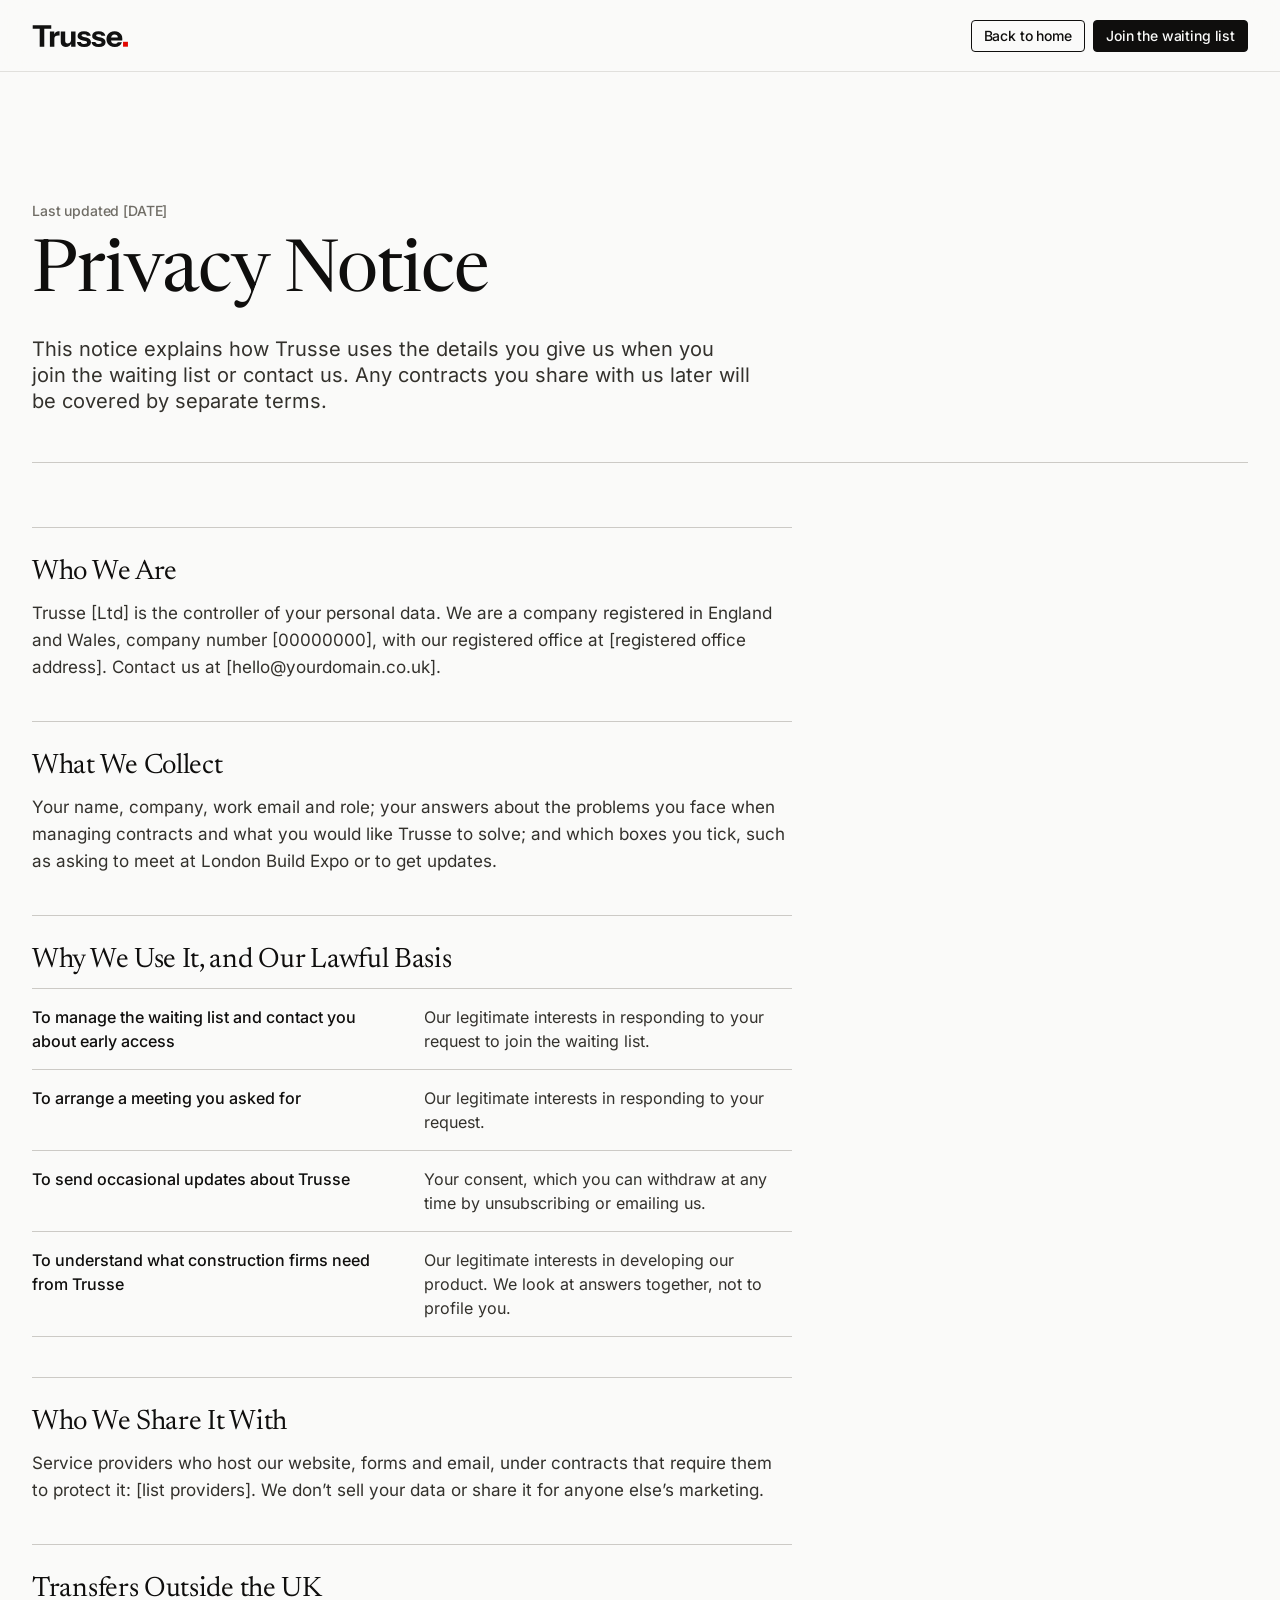
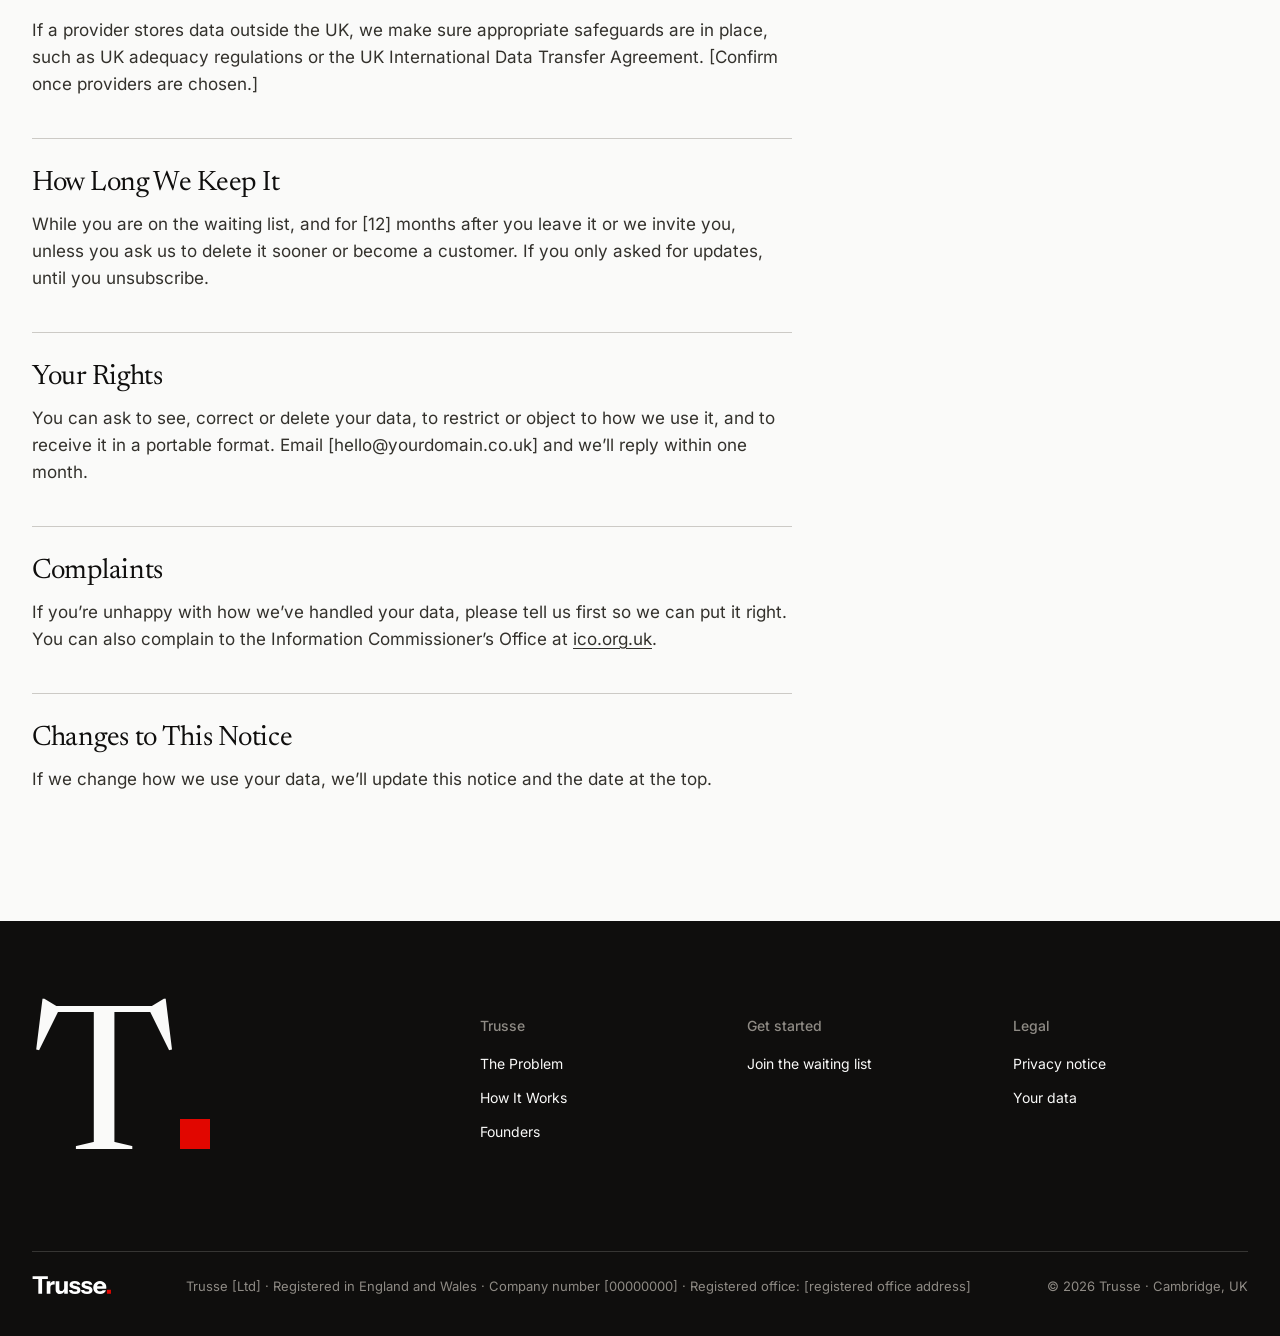
==== privacy/index.html @ 77b08ef1 "Publish Trusse website on GitHub Pages Co-Authored-By: Claude Opus 5.5 <noreply@anthropic.com>" ====
<!doctype html>
<html lang="en-GB">
<head>
<meta charset="utf-8">
<meta name="viewport" content="width=device-width, initial-scale=1">
<title>Privacy Notice · Trusse</title>
<meta name="description" content="How Trusse uses the details you give us when you join the waiting list or contact us.">
<link rel="canonical" href="https://trusseai.com/privacy/">
<meta name="theme-color" content="#1F1D1A">
<link rel="icon" href="../favicon.ico" sizes="32x32">
<link rel="icon" href="../favicon.svg" type="image/svg+xml">
<link rel="apple-touch-icon" href="../apple-touch-icon.png">
<meta property="og:type" content="website">
<meta property="og:site_name" content="Trusse">
<meta property="og:title" content="Privacy Notice · Trusse">
<meta property="og:description" content="How Trusse uses the details you give us when you join the waiting list or contact us.">
<meta property="og:image" content="https://trusseai.com/og-image.png">
<link rel="preload" href="../assets/fonts/newsreader-latin-opsz.woff2" as="font" type="font/woff2" crossorigin>
<link rel="stylesheet" href="../assets/css/site.css?v=1">
</head>
<body class="bar-closed">
<a class="skip" href="#main">Skip to main content</a>
<div class="site-top" id="site-top">
  <header class="nav nav--simple">
    <nav class="wrap nav__inner" aria-label="Main" style="justify-content:space-between">
      <a class="nav__brand" href="../index.html" aria-label="Trusse home">
        <img class="logo-ink" src="../assets/img/logo-ink.svg" alt="Trusse" width="96" height="22">
        <img class="logo-white" src="../assets/img/logo-white.svg" alt="Trusse" width="96" height="22">
      </a>
      <div class="nav__actions">
        <a class="btn btn--sm btn--outline" href="../index.html">Back to home</a>
        <a class="btn btn--sm" href="../index.html#join">Join the waiting list</a>
      </div>
    </nav>
  </header>
</div>
<main id="main" tabindex="-1" class="light">
  <div class="wrap">
    <div class="page-head">
      <p class="t-label">Last updated [DATE]</p>
      <h1 class="t-hero" style="margin-top:16px">Privacy Notice</h1>
      <p class="t-sub" style="margin-top:24px;max-width:720px">This notice explains how Trusse uses the details you give us when you join the waiting list or contact us. Any contracts you share with us later will be covered by separate terms.</p>
    </div>
    <div class="prose">
      <section><h2>Who We Are</h2><p>Trusse [Ltd] is the controller of your personal data. We are a company registered in England and Wales, company number [00000000], with our registered office at [registered office address]. Contact us at [hello@yourdomain.co.uk].</p></section>
      <section><h2>What We Collect</h2><p>Your name, company, work email and role; your answers about the problems you face when managing contracts and what you would like Trusse to solve; and which boxes you tick, such as asking to meet at London Build Expo or to get updates.</p></section>
      <section><h2>Why We Use It, and Our Lawful Basis</h2>
        <dl class="basis">
          <div><dt>To manage the waiting list and contact you about early access</dt><dd>Our legitimate interests in responding to your request to join the waiting list.</dd></div>
          <div><dt>To arrange a meeting you asked for</dt><dd>Our legitimate interests in responding to your request.</dd></div>
          <div><dt>To send occasional updates about Trusse</dt><dd>Your consent, which you can withdraw at any time by unsubscribing or emailing us.</dd></div>
          <div><dt>To understand what construction firms need from Trusse</dt><dd>Our legitimate interests in developing our product. We look at answers together, not to profile you.</dd></div>
        </dl>
      </section>
      <section><h2>Who We Share It With</h2><p>Service providers who host our website, forms and email, under contracts that require them to protect it: [list providers]. We don’t sell your data or share it for anyone else’s marketing.</p></section>
      <section><h2>Transfers Outside the UK</h2><p>If a provider stores data outside the UK, we make sure appropriate safeguards are in place, such as UK adequacy regulations or the UK International Data Transfer Agreement. [Confirm once providers are chosen.]</p></section>
      <section><h2>How Long We Keep It</h2><p>While you are on the waiting list, and for [12] months after you leave it or we invite you, unless you ask us to delete it sooner or become a customer. If you only asked for updates, until you unsubscribe.</p></section>
      <section><h2>Your Rights</h2><p>You can ask to see, correct or delete your data, to restrict or object to how we use it, and to receive it in a portable format. Email [hello@yourdomain.co.uk] and we’ll reply within one month.</p></section>
      <section><h2>Complaints</h2><p>If you’re unhappy with how we’ve handled your data, please tell us first so we can put it right. You can also complain to the Information Commissioner’s Office at <a href="https://ico.org.uk">ico.org.uk</a>.</p></section>
      <section><h2>Changes to This Notice</h2><p>If we change how we use your data, we’ll update this notice and the date at the top.</p></section>
    </div>
  </div>
</main>

<footer class="footer dark" data-theme="dark">
  <div class="wrap">
    <div class="footer__main" style="padding-top:96px">
      <div class="monogram" aria-hidden="true">T<i></i></div>
      <div class="footer__cols">
        <div><h2>Trusse</h2><ul><li><a href="../index.html#problem">The Problem</a></li><li><a href="../index.html#product">How It Works</a></li><li><a href="../index.html#founders">Founders</a></li></ul></div>
        <div><h2>Get started</h2><ul><li><a href="../index.html#join">Join the waiting list</a></li></ul></div>
        <div><h2>Legal</h2><ul><li><a href="../privacy/index.html">Privacy notice</a></li><li><a href="../index.html#data">Your data</a></li></ul></div>
      </div>
    </div>
    <div class="footer__legal">
      <img src="../assets/img/logo-white.svg" alt="Trusse" width="79" height="18">
      <span>Trusse [Ltd] · Registered in England and Wales · Company number [00000000] · Registered office: [registered office address]</span>
      <span>© 2026 Trusse · Cambridge, UK</span>
    </div>
  </div>
</footer>
<script src="../assets/js/site.js?v=1" defer></script>
</body>
</html>
---- assets/css/site.css ----
/* Trusse — editorial site. Fonts are self-hosted (SIL Open Font License, see assets/fonts/licences). */
@font-face{font-family:'Newsreader';font-style:normal;font-display:swap;font-weight:200 800;src:url(../fonts/newsreader-latin-opsz.woff2) format('woff2');unicode-range:U+0000-00FF,U+0131,U+0152-0153,U+02BB-02BC,U+02C6,U+02DA,U+02DC,U+0304,U+0308,U+0329,U+2000-206F,U+20AC,U+2122,U+2191,U+2193,U+2212,U+2215,U+FEFF,U+FFFD}
@font-face{font-family:'Inter';font-style:normal;font-display:swap;font-weight:100 900;src:url(../fonts/inter-latin-wght.woff2) format('woff2');unicode-range:U+0000-00FF,U+0131,U+0152-0153,U+02BB-02BC,U+02C6,U+02DA,U+02DC,U+0304,U+0308,U+0329,U+2000-206F,U+20AC,U+2122,U+2191,U+2193,U+2212,U+2215,U+FEFF,U+FFFD}

:root{
  --page:#FAFAF9; --soft:#F2F1F0; --ink:#0F0E0D; --charcoal:#1F1D1A; --body:#33312C;
  --mid:#706D66; --muted:#8F8B85; --hair:#CCCAC6; --hair-dark:rgba(250,250,249,.16); --red:#E10600;
  --serif:'Newsreader',Georgia,'Times New Roman',serif; --sans:'Inter',system-ui,-apple-system,'Segoe UI',Arial,sans-serif;
  --gutter:32px; --max:1728px; --bar-h:34px; --nav-h:72px; --top-h:calc(var(--bar-h) + var(--nav-h));
  --ease:cubic-bezier(.2,.7,.2,1);
}
*,*::before,*::after{box-sizing:border-box}
html{-webkit-text-size-adjust:100%;text-size-adjust:100%;scroll-behavior:smooth;scroll-padding-top:calc(var(--top-h) + 24px)}
body{margin:0;background:var(--page);color:var(--ink);font-family:var(--sans);font-size:16px;line-height:24px;-webkit-font-smoothing:antialiased;-moz-osx-font-smoothing:grayscale;padding-top:var(--top-h)}
body.bar-closed{--bar-h:0px}
img,svg{display:block;max-width:100%}
[hidden]{display:none !important}
a{color:inherit}
h1,h2,h3,p,ol,ul,dl,dd,figure{margin:0}
ol,ul{padding:0;list-style:none}
button,input,select,textarea{font:inherit;color:inherit}
:focus-visible{outline:2px solid var(--red);outline-offset:3px;border-radius:2px}
.vh{position:absolute !important;width:1px;height:1px;margin:-1px;padding:0;border:0;overflow:hidden;clip:rect(0 0 0 0);clip-path:inset(50%);white-space:nowrap}
.skip{position:absolute;left:16px;top:-100px;z-index:200;background:var(--ink);color:var(--page);padding:10px 16px;border-radius:4px;font-weight:500;font-size:14px;text-decoration:none}
.skip:focus{top:12px}
.wrap{max-width:var(--max);margin:0 auto;padding:0 var(--gutter)}

/* Type */
.serif{font-family:var(--serif);font-weight:400;font-optical-sizing:auto}
.t-hero{font-family:var(--serif);font-weight:400;font-size:72px;line-height:76px;letter-spacing:-.9px}
.t-xl{font-family:var(--serif);font-weight:400;font-size:48px;line-height:50px;letter-spacing:-.48px}
.t-lg-serif{font-family:var(--serif);font-weight:400;font-size:32px;line-height:35px;letter-spacing:-.32px}
.t-lg-sans{font-family:var(--sans);font-weight:500;font-size:32px;line-height:35px;letter-spacing:-.32px}
.t-cta{font-family:var(--serif);font-weight:400;font-size:24px;line-height:25px;letter-spacing:-.24px}
.t-sub{font-size:20px;line-height:26px;color:var(--body)}
.t-label{font-size:14px;line-height:18px;font-weight:500;letter-spacing:-.14px;color:var(--mid)}
.t-body{font-size:16px;line-height:24px;color:var(--body)}
.dark .t-sub{color:var(--page)}
.dark .t-body{color:var(--hair)}
.dark .t-label{color:var(--muted)}
.badge{display:inline-flex;align-items:center;height:16px;padding:0 5px;border-radius:2px;background:var(--red);color:#fff;font-size:10px;line-height:1;font-weight:500;letter-spacing:.02em;text-transform:uppercase}

/* Buttons and links */
.btn{display:inline-flex;align-items:center;justify-content:center;gap:8px;height:48px;padding:0 20px;border-radius:4px;border:1px solid var(--ink);background:var(--ink);color:var(--page);font-size:16px;line-height:1;font-weight:500;letter-spacing:-.16px;text-decoration:none;cursor:pointer;transition:background-color .2s ease,color .2s ease,border-color .2s ease;white-space:nowrap}
.btn:hover{background:var(--charcoal);border-color:var(--charcoal)}
.btn--sm{height:32px;padding:0 12px;font-size:14px;letter-spacing:-.14px}
.btn--outline{background:transparent;color:var(--ink)}
.btn--outline:hover{background:var(--soft);border-color:var(--ink)}
.dark .btn{background:var(--page);border-color:var(--page);color:var(--ink)}
.dark .btn:hover{background:var(--hair);border-color:var(--hair)}
.dark .btn--outline{background:transparent;color:var(--page);border-color:var(--page)}
.dark .btn--outline:hover{background:rgba(250,250,249,.1)}
.btn--light{background:var(--page);border-color:var(--page);color:var(--ink)}
.btn--light:hover{background:var(--hair);border-color:var(--hair)}
.link{display:inline-flex;align-items:center;gap:6px;font-size:14px;line-height:18px;font-weight:500;letter-spacing:-.14px;text-decoration:underline;text-underline-offset:4px;text-decoration-thickness:1px}
.link:hover{text-decoration-thickness:2px}
.link--arrow{text-decoration:none}
.link--arrow:hover{text-decoration:underline}

/* Announcement bar + header (fixed, two layers) */
.site-top{position:fixed;top:0;left:0;right:0;z-index:100}
.bar{height:var(--bar-h);overflow:hidden;background:var(--ink);color:var(--page);font-size:13px;line-height:18px}
.bar__inner{position:relative;height:34px;display:flex;align-items:center;justify-content:center;gap:12px;padding:0 56px}
.bar__text{white-space:nowrap;overflow:hidden;text-overflow:ellipsis}
.bar__text--short{display:none}
.bar a{white-space:nowrap}
.bar a{color:var(--page);font-weight:500;text-underline-offset:3px}
.bar__close{position:absolute;right:12px;top:2px;width:30px;height:30px;display:grid;place-items:center;border:0;background:transparent;color:var(--page);cursor:pointer;border-radius:4px}
.bar__close:hover{background:rgba(250,250,249,.12)}
.nav{height:var(--nav-h);background:rgba(250,250,249,.72);-webkit-backdrop-filter:blur(16px);backdrop-filter:blur(16px);border-bottom:1px solid rgba(204,202,198,.55);transition:background-color .35s ease,border-color .35s ease,color .35s ease;color:var(--ink)}
.nav__inner{height:100%;display:flex;align-items:center;gap:40px}
.nav__brand{display:flex;flex:none}
.nav__brand img{height:22px;width:auto}
.nav__brand .logo-white{display:none}
.nav__links{display:flex;align-items:center;gap:28px;margin-right:auto}
.nav__links a{font-size:14px;line-height:18px;font-weight:500;letter-spacing:-.14px;text-decoration:none;padding:8px 0;color:inherit}
.nav__links a:hover{text-decoration:underline;text-underline-offset:6px}
.nav__actions{display:flex;align-items:center;gap:8px}
.nav__menu-btn{display:none;width:40px;height:40px;border:1px solid var(--hair);border-radius:4px;background:transparent;cursor:pointer;place-items:center}
.nav__menu-btn span{display:block;width:16px;height:1.5px;background:currentColor;box-shadow:0 -5px 0 currentColor,0 5px 0 currentColor}
.site-top.is-dark .nav{background:rgba(15,14,13,.78);border-bottom-color:var(--hair-dark);color:var(--page)}
.site-top.is-dark .nav__brand .logo-ink{display:none}
.site-top.is-dark .nav__brand .logo-white{display:block}
.site-top.is-dark .nav .btn{background:var(--page);border-color:var(--page);color:var(--ink)}
.site-top.is-dark .nav__menu-btn{border-color:var(--hair-dark)}

/* Mobile menu (full screen) */
.menu{position:fixed;inset:0;z-index:150;background:var(--ink);color:var(--page);display:flex;flex-direction:column;padding:20px var(--gutter) 32px}
.menu__top{display:flex;align-items:center;justify-content:space-between;height:40px}
.menu__top img{height:22px;width:auto}
.menu__close{width:40px;height:40px;border:1px solid var(--hair-dark);border-radius:4px;background:transparent;color:var(--page);cursor:pointer;display:grid;place-items:center}
.menu__links{margin-top:48px;display:flex;flex-direction:column}
.menu__links a{font-family:var(--serif);font-size:36px;line-height:44px;letter-spacing:-.4px;text-decoration:none;padding:12px 0;border-bottom:1px solid var(--hair-dark)}
.menu .btn{margin-top:auto}
body.menu-open{overflow:hidden}

/* Sections */
.section{padding:128px 0}
.section--tall{padding:160px 0}
.light{background:var(--page);color:var(--ink)}
.soft{background:var(--soft);color:var(--ink)}
.dark{background:var(--ink);color:var(--page)}
.hair{border:0;border-top:1px solid var(--hair);margin:0}
.dark .hair{border-top-color:var(--hair-dark)}

/* Hero */
.hero{padding:96px 0 32px}
.hero__top{display:grid;grid-template-columns:1fr 1fr;gap:64px;align-items:end;margin-bottom:64px}
.hero__title{max-width:6.2em;text-wrap:balance}
.hero__side{display:flex;flex-direction:column;align-items:flex-start;gap:24px;max-width:520px;justify-self:end;padding-bottom:6px}
.media{position:relative;overflow:hidden;border-radius:8px;background:var(--charcoal) center/cover no-repeat;isolation:isolate}
.media--hero{height:740px}
.media__shade{position:absolute;inset:0;background:linear-gradient(180deg,rgba(15,14,13,0) 55%,rgba(15,14,13,.28));pointer-events:none}
.tex-slate{background-image:url(../img/tex/wash-slate.webp)}
.tex-umber{background-image:url(../img/tex/wash-umber.webp)}
.tex-blueprint{background-image:url(../img/tex/blueprint.webp)}
.tex-stone{background-image:url(../img/tex/stone.webp)}
.tex-timber{background-image:url(../img/tex/timber.webp)}
.tex-steel{background-image:url(../img/tex/steel.webp)}
.tex-concrete{background-image:url(../img/tex/concrete.webp)}
.tex-engraving{background-image:url(../img/tex/engraving.webp)}

/* Interface mock-ups (black and white, cropped off the frame) */
.ui{position:absolute;background:#FFFFFF;color:var(--ink);border-radius:8px;box-shadow:0 30px 80px -30px rgba(0,0,0,.55);font-family:var(--sans);font-size:13px;line-height:18px;overflow:hidden}
.ui--hero{left:9%;top:88px;width:1180px;height:800px;transform-origin:top left}
.ui--sc{transform-origin:top left}
.ui__bar{height:40px;display:flex;align-items:center;gap:16px;padding:0 16px;border-bottom:1px solid #CCCAC6;font-size:12px;color:var(--mid)}
.ui__bar img{height:13px;width:auto}
.ui__crumb{color:var(--ink);font-weight:500}
.ui__body{display:grid}
.ui__side{border-right:1px solid #CCCAC6;padding:14px 10px;display:flex;flex-direction:column;gap:2px}
.ui__nav{padding:7px 10px;border-radius:4px;color:var(--body)}
.ui__nav.is-on{background:var(--soft);color:var(--ink);font-weight:500}
.ui__main{padding:22px 24px;display:flex;flex-direction:column;gap:18px;min-width:0}
.ui__h{font-size:18px;line-height:24px;font-weight:600;letter-spacing:-.2px}
.ui__meta{font-size:12px;color:var(--mid)}
.ui__kpis{display:grid;grid-template-columns:repeat(3,1fr);border:1px solid #CCCAC6;border-radius:6px}
.ui__kpi{padding:12px 14px;display:flex;flex-direction:column;gap:2px}
.ui__kpi + .ui__kpi{border-left:1px solid #CCCAC6}
.ui__kpi b{font-family:var(--serif);font-weight:400;font-size:30px;line-height:34px;letter-spacing:-.4px}
.ui__table{border:1px solid #CCCAC6;border-radius:6px;overflow:hidden}
.ui__row{display:grid;grid-template-columns:1.6fr 1.2fr .9fr .9fr;gap:12px;padding:10px 14px;align-items:center}
.ui__row + .ui__row{border-top:1px solid #CCCAC6}
.ui__row--head{font-size:11px;color:var(--mid);letter-spacing:.02em;text-transform:uppercase;background:#FAFAF9}
.tag{display:inline-flex;align-items:center;gap:6px;height:20px;padding:0 8px;border:1px solid #CCCAC6;border-radius:4px;font-size:11px;font-weight:500;white-space:nowrap;width:max-content}
.tag--ink{background:var(--ink);border-color:var(--ink);color:var(--page)}
.dot{width:6px;height:6px;border-radius:50%;background:var(--ink);flex:none}
.dot--red{background:var(--red)}
.ui__panel{border-left:1px solid #CCCAC6;padding:20px;display:flex;flex-direction:column;gap:12px;background:#FAFAF9}
.ui__clause{font-family:var(--serif);font-size:15px;line-height:22px;color:var(--body);padding:12px 14px;border-left:2px solid var(--ink);background:var(--soft);border-radius:0 4px 4px 0}
.ui__line{height:6px;border-radius:3px;background:#F2F1F0}
.ui__chat{display:flex;flex-direction:column;gap:12px}
.ui__q{align-self:flex-end;max-width:80%;background:var(--ink);color:var(--page);padding:10px 14px;border-radius:8px 8px 2px 8px;font-size:14px;line-height:20px}
.ui__a{max-width:88%;background:var(--soft);padding:12px 14px;border-radius:8px 8px 8px 2px;font-size:14px;line-height:21px;color:var(--body)}
.ui__date{display:grid;grid-template-columns:56px 1fr auto;gap:14px;align-items:center;padding:12px 14px}
.ui__date + .ui__date{border-top:1px solid #CCCAC6}
.ui__day{border:1px solid #CCCAC6;border-radius:6px;text-align:center;padding:6px 0;line-height:1}
.ui__day b{display:block;font-family:var(--serif);font-weight:400;font-size:22px}
.ui__day span{display:block;margin-top:3px;font-size:10px;color:var(--mid);letter-spacing:.06em}
.ui__field{border:1px solid #CCCAC6;border-radius:6px;padding:10px 12px;display:flex;flex-direction:column;gap:2px}
.ui__field span{font-size:11px;color:var(--mid)}

/* Problem */
.split-third{display:grid;grid-template-columns:1fr 2fr;gap:64px}
.problem__head{display:flex;flex-direction:column;gap:20px;max-width:520px}
.rows{border-top:1px solid var(--hair)}
.row{display:grid;grid-template-columns:1fr 1fr;gap:32px;align-items:end;padding:28px 0;border-bottom:1px solid var(--hair)}
.row dd{padding-bottom:12px}
.row__num{font-family:var(--serif);font-weight:400;font-size:72px;line-height:76px;letter-spacing:-.9px}
.row__num small{display:block;font-family:var(--sans);font-size:14px;line-height:18px;font-weight:500;letter-spacing:-.14px;color:var(--mid);margin-bottom:6px}
.sources{margin-top:24px;font-size:13px;line-height:20px;color:var(--mid);max-width:900px}

/* Product showcase */
.showcase__title{margin-bottom:64px}
.showcase{display:grid;grid-template-columns:1fr 2fr;column-gap:64px;align-items:start}
.sc-item{display:contents}
.sc-tab-wrap{grid-column:1;position:relative;border-top:1px solid var(--hair)}
.sc-progress{position:absolute;left:0;top:-1px;height:1px;width:0;background:var(--ink)}
.sc-tab{display:flex;align-items:center;justify-content:space-between;gap:16px;width:100%;padding:20px 0;border:0;background:transparent;cursor:pointer;text-align:left;font-family:var(--serif);font-size:28px;line-height:32px;letter-spacing:-.3px;color:var(--mid);transition:color .25s ease}
.sc-tab:hover,.sc-item.is-active .sc-tab{color:var(--ink)}
.sc-tab__num{font-family:var(--sans);font-size:12px;letter-spacing:.04em;color:var(--mid)}
.sc-desc{padding:0 0 24px;max-width:420px}
.sc-item:not(.is-active) .sc-desc{display:none}
.sc-media{grid-column:2;grid-row:1 / span 20;align-self:start;height:640px;opacity:0;visibility:hidden;transition:opacity .5s ease,visibility 0s linear .5s}
.sc-item.is-active .sc-media{opacity:1;visibility:visible;transition:opacity .5s ease}
.sc-controls{grid-column:1;display:flex;align-items:center;gap:12px;border-top:1px solid var(--hair);padding-top:20px}
.sc-pause{display:inline-flex;align-items:center;gap:8px;height:32px;padding:0 12px;border:1px solid var(--hair);border-radius:4px;background:transparent;cursor:pointer;font-size:13px;font-weight:500;color:var(--body)}
.sc-pause:hover{border-color:var(--ink);color:var(--ink)}

/* Trust and founders */
.trust__intro{display:grid;grid-template-columns:1fr 1fr;gap:64px;align-items:end;margin-bottom:64px}
.points{display:grid;grid-template-columns:repeat(3,1fr);gap:32px}
.point{border-top:1px solid var(--hair);padding-top:20px;display:flex;flex-direction:column;gap:10px}
.point h3{font-size:16px;line-height:22px;font-weight:500}
.founders{margin-top:128px;display:grid;grid-template-columns:1fr 2fr;gap:64px}
.founders__list{display:grid;grid-template-columns:1fr 1fr;gap:32px}
.founder{display:flex;flex-direction:column;gap:16px}
.founder__tile{position:relative;aspect-ratio:1/1;border-radius:8px;overflow:hidden;background-size:cover;background-position:center;display:grid;place-items:center}
.founder__tile span{font-family:var(--serif);font-size:96px;line-height:1;letter-spacing:-1.5px;color:var(--page)}
.founder__photo{display:block;width:100%;height:auto;aspect-ratio:1/1;object-fit:cover;border-radius:8px;background:var(--soft)}
.founder h3{font-family:var(--serif);font-weight:400;font-size:24px;line-height:28px;letter-spacing:-.24px}

/* Data (dark) */
.data{display:grid;grid-template-columns:1fr 1fr;gap:64px;align-items:start}
.data__left{display:flex;flex-direction:column;gap:24px;align-items:flex-start;max-width:520px}
.principles{border-top:1px solid var(--hair-dark)}
.principle{display:grid;grid-template-columns:40px 1fr auto;gap:20px;align-items:start;padding:24px 0;border-bottom:1px solid var(--hair-dark)}
.principle h3{font-size:16px;line-height:22px;font-weight:500;margin-bottom:4px}
.principle .link{color:var(--muted)}

/* Closing call to action + form (dark) */
.join{display:grid;grid-template-columns:1fr 1fr;gap:64px;align-items:start}
.join__left{display:flex;flex-direction:column;gap:24px;max-width:520px}
.join__notes{display:flex;flex-direction:column;border-top:1px solid var(--hair-dark)}
.join__notes p{padding:14px 0;border-bottom:1px solid var(--hair-dark);font-size:15px;line-height:22px;color:var(--hair)}
.form{display:flex;flex-direction:column;gap:20px}
.form__grid{display:grid;grid-template-columns:1fr 1fr;gap:20px}
.field{display:flex;flex-direction:column;gap:8px;min-width:0}
.field label,.field .label{font-size:14px;line-height:18px;font-weight:500;color:var(--page)}
.field .hint{font-size:13px;line-height:18px;color:var(--muted)}
.input{width:100%;min-height:48px;padding:12px 14px;border:1px solid rgba(250,250,249,.32);border-radius:4px;background:rgba(250,250,249,.04);color:var(--page);font-size:16px;line-height:22px;transition:border-color .2s ease}
.input:hover{border-color:rgba(250,250,249,.55)}
.input:focus-visible{outline:2px solid var(--red);outline-offset:1px;border-color:var(--page)}
textarea.input{resize:vertical;min-height:96px}
select.input{appearance:none;-webkit-appearance:none;background-image:linear-gradient(45deg,transparent 50%,#CCCAC6 50%),linear-gradient(135deg,#CCCAC6 50%,transparent 50%);background-position:calc(100% - 20px) 21px,calc(100% - 15px) 21px;background-size:5px 5px;background-repeat:no-repeat;padding-right:40px}
select.input option{color:var(--ink);background:#fff}
.input.is-invalid{border:2px solid var(--red)}
.field-error{display:flex;gap:8px;align-items:baseline;font-size:14px;line-height:20px;font-weight:500;color:var(--page)}
.field-error::before{content:"";width:8px;height:8px;background:var(--red);flex:none;align-self:center}
.checks{display:flex;flex-direction:column;gap:12px;padding:16px 0;border-top:1px solid var(--hair-dark);border-bottom:1px solid var(--hair-dark)}
.check{display:flex;gap:12px;align-items:flex-start;font-size:15px;line-height:22px;color:var(--hair);cursor:pointer}
.check input{width:20px;height:20px;margin:1px 0 0;flex:none;accent-color:var(--page)}
.form .btn{align-self:flex-start}
.form__small{font-size:13px;line-height:20px;color:var(--muted)}
.form__small a{color:var(--hair);text-underline-offset:3px}
.summary{border:2px solid var(--red);border-radius:4px;padding:20px;display:flex;flex-direction:column;gap:10px}
.summary h3{font-size:18px;line-height:24px;font-weight:600}
.summary ul{list-style:disc;padding-left:20px;display:flex;flex-direction:column;gap:6px}
.summary a{color:var(--page);font-weight:500;text-underline-offset:3px}
.submit-error{font-size:15px;line-height:22px;font-weight:500;color:var(--page);border-left:3px solid var(--red);padding-left:12px}
.done{display:flex;flex-direction:column;gap:16px;padding:32px 0;border-top:1px solid var(--hair-dark);border-bottom:1px solid var(--hair-dark)}
.done:focus{outline:none}
.done .t-xl:focus{outline:none}
.preview-note{font-size:13px;line-height:20px;color:var(--muted)}

/* Footer */
.footer{padding:0 0 40px}
.footer__cta{display:flex;align-items:center;justify-content:space-between;gap:24px;padding:48px 0;border-bottom:1px solid var(--hair-dark)}
.footer__main{display:grid;grid-template-columns:1fr 2fr;gap:64px;padding:64px 0}
.monogram{font-family:var(--serif);font-size:200px;line-height:.85;letter-spacing:-4px;color:var(--page);white-space:nowrap}
.monogram i{display:inline-block;width:.15em;height:.15em;background:var(--red);margin-left:.04em}
.footer__cols{display:grid;grid-template-columns:repeat(3,1fr);gap:32px}
.footer__cols h2{font-size:14px;line-height:18px;font-weight:500;color:var(--muted);margin-bottom:16px}
.footer__cols li + li{margin-top:10px}
.footer__cols a{font-size:14px;line-height:18px;text-decoration:none;color:var(--page)}
.footer__cols a:hover{text-decoration:underline;text-underline-offset:4px}
.footer__legal{display:flex;flex-wrap:wrap;justify-content:space-between;gap:12px;padding-top:24px;border-top:1px solid var(--hair-dark);font-size:13px;line-height:20px;color:var(--muted)}
.footer__legal img{height:18px;width:auto}

/* Simple pages (privacy, thanks, 404) */
.page-head{padding:96px 0 48px;border-bottom:1px solid var(--hair)}
.prose{max-width:760px;padding:64px 0 128px;display:flex;flex-direction:column;gap:40px}
.prose section{display:flex;flex-direction:column;gap:12px;padding-top:28px;border-top:1px solid var(--hair)}
.prose h2{font-family:var(--serif);font-weight:400;font-size:28px;line-height:32px;letter-spacing:-.3px}
.prose p{font-size:17px;line-height:27px;color:var(--body)}
.prose a{text-underline-offset:3px}
.basis{border-top:1px solid var(--hair)}
.basis div{display:grid;grid-template-columns:1fr 1fr;gap:6px 24px;padding:16px 0;border-bottom:1px solid var(--hair)}
.basis dt{font-size:16px;line-height:24px;font-weight:500}
.basis dd{font-size:16px;line-height:24px;color:var(--body)}

/* Scroll reveal (only applied by site.js, and never with reduced motion) */
.reveal{opacity:0;transform:translateY(16px);transition:opacity .55s ease-out,transform .55s ease-out}
.reveal.is-in{opacity:1;transform:none}

/* Responsive */
@media (max-width:1180px){
  .nav__links{gap:20px}
  .t-hero{font-size:60px;line-height:64px}
  .media--hero{height:600px}
  .sc-media{height:560px}
}
@media (max-width:960px){
  :root{--gutter:20px;--nav-h:64px}
  .nav__links,.nav__actions .btn{display:none}
  .nav__menu-btn{display:grid}
  .nav--simple .nav__actions .btn{display:inline-flex}
  .wrap[data-simple]{grid-template-columns:1fr !important;padding-top:72px !important;padding-bottom:96px !important;gap:32px !important}
  .page-head{padding:64px 0 40px}
  .nav__inner{justify-content:space-between}
  .section{padding:96px 0}
  .section--tall{padding:112px 0}
  .t-hero{font-size:48px;line-height:52px;letter-spacing:-.6px}
  .t-xl{font-size:38px;line-height:42px}
  .t-lg-sans,.t-lg-serif{font-size:28px;line-height:32px}
  .hero{padding:56px 0 24px}
  .hero__top,.split-third,.trust__intro,.founders,.data,.join,.footer__main{grid-template-columns:1fr;gap:32px}
  .hero__side{justify-self:start}
  .media--hero{height:520px}
  .ui--hero{left:24px;top:40px;transform:scale(.72)}
  .ui--sc{left:24px !important;top:32px !important;transform:scale(.68)}
  .row{grid-template-columns:1fr;gap:4px}
  .row dd{padding-bottom:0}
  .row__num{font-size:56px;line-height:60px}
  .points{grid-template-columns:1fr}
  .founders{margin-top:96px}
  .founders__list{grid-template-columns:1fr 1fr;gap:20px}
  .form__grid{grid-template-columns:1fr}
  .footer__cta{flex-direction:column;align-items:flex-start}
  .footer__cols{grid-template-columns:1fr 1fr}
  .monogram{font-size:140px}
  /* Product showcase becomes swipeable cards */
  .showcase{display:flex;gap:16px;overflow-x:auto;scroll-snap-type:x mandatory;scroll-padding:0 var(--gutter);margin:0 calc(-1 * var(--gutter));padding:0 var(--gutter) 8px;scrollbar-width:none}
  .showcase::-webkit-scrollbar{display:none}
  .sc-item{display:flex;flex-direction:column;flex:0 0 86%;scroll-snap-align:start;border-top:1px solid var(--hair)}
  .sc-tab-wrap{border:0 !important}
  .sc-progress,.sc-controls,.sc-tab__num{display:none}
  .sc-tab{color:var(--ink);cursor:default;padding:16px 0 8px;font-size:24px;line-height:28px}
  .sc-desc{display:block !important;padding:0 0 16px}
  .sc-media{opacity:1;visibility:visible;height:420px;order:3;align-self:stretch}
  .showcase__title{margin-bottom:32px}
}
@media (max-width:560px){
  .nav--simple .nav__actions .btn--outline{display:none}
  .founders__list{grid-template-columns:1fr}
  .bar__text{font-size:12px}
  .bar__text--long{display:none}
  .bar__text--short{display:inline}
  .bar__inner{padding:0 44px 0 12px;justify-content:flex-start}
  .media--hero{height:440px}
  .ui--hero{left:18px;top:28px;transform:scale(.56)}
  .ui--sc{transform:scale(.56)}
  .sc-media{height:380px}
}
@media (prefers-reduced-motion:reduce){
  html{scroll-behavior:auto}
  .reveal{opacity:1;transform:none;transition:none}
  .sc-media,.nav,.sc-tab,.btn{transition:none}
}
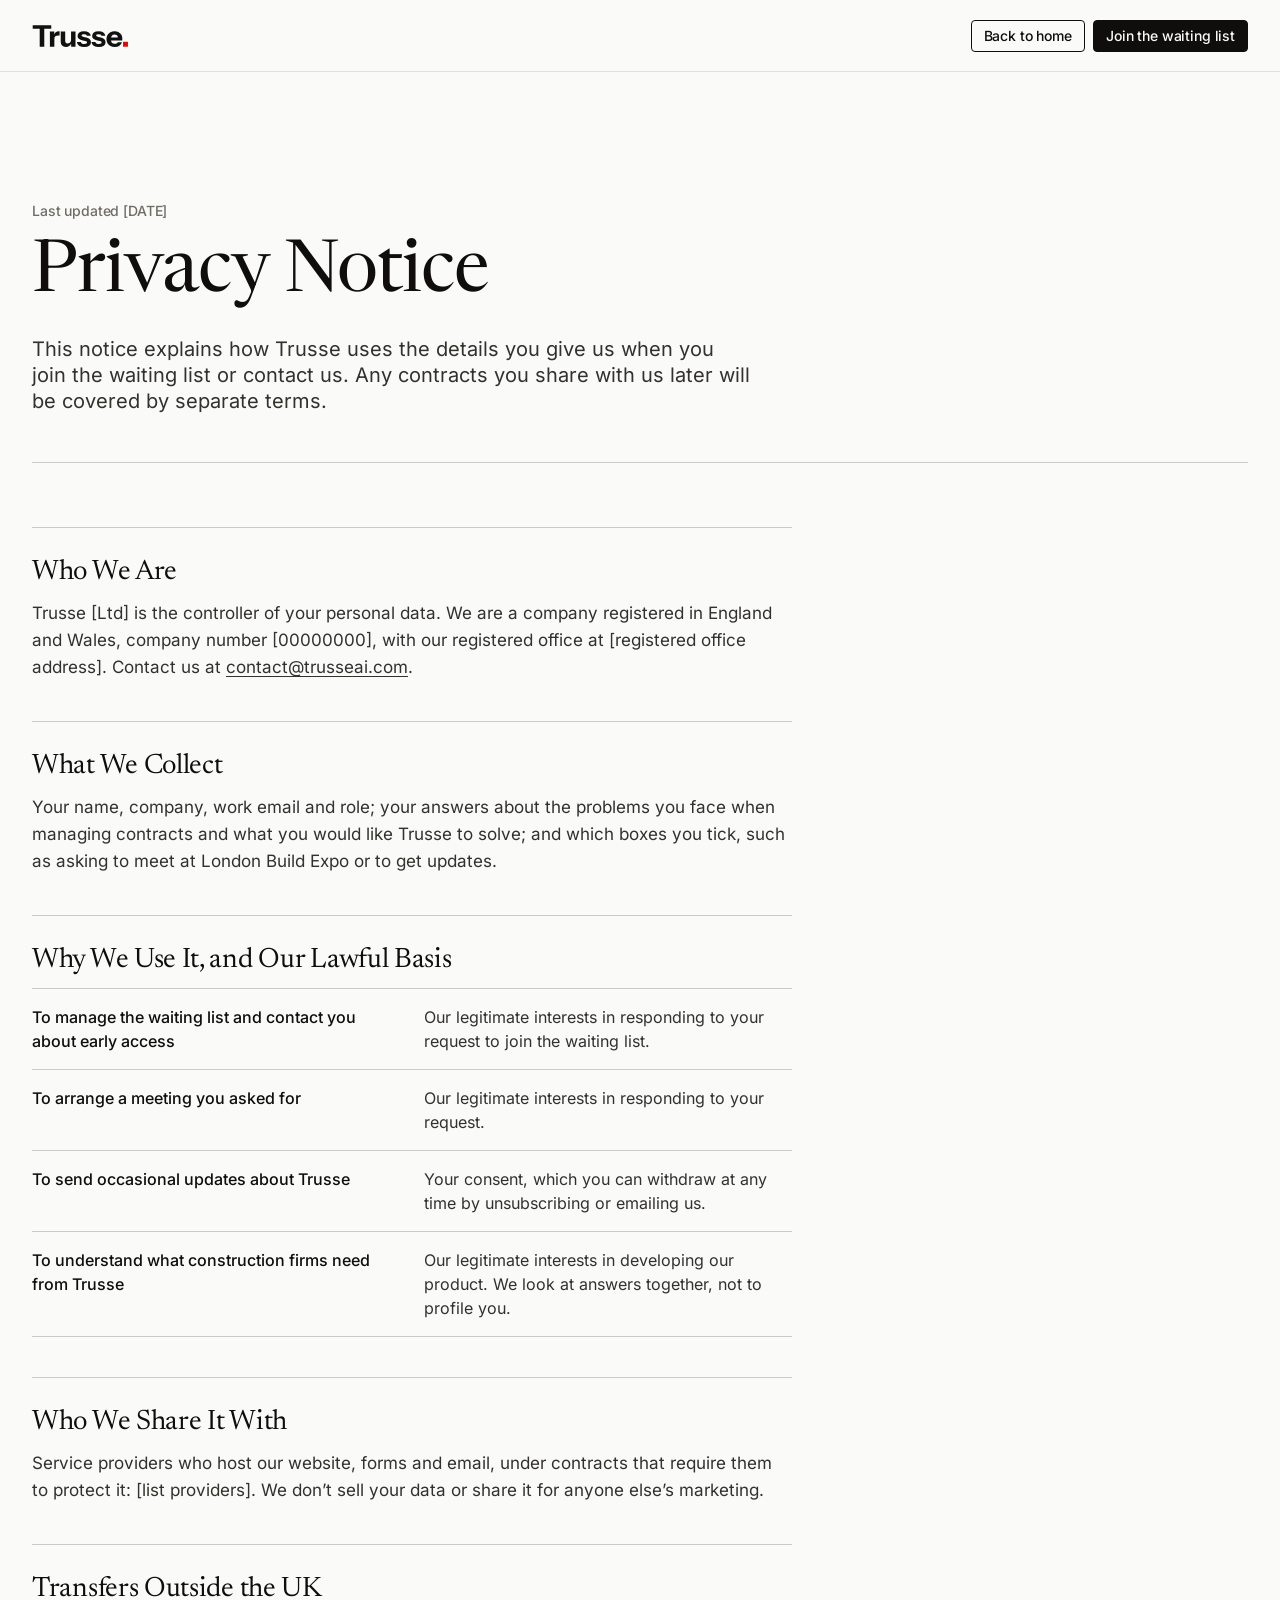
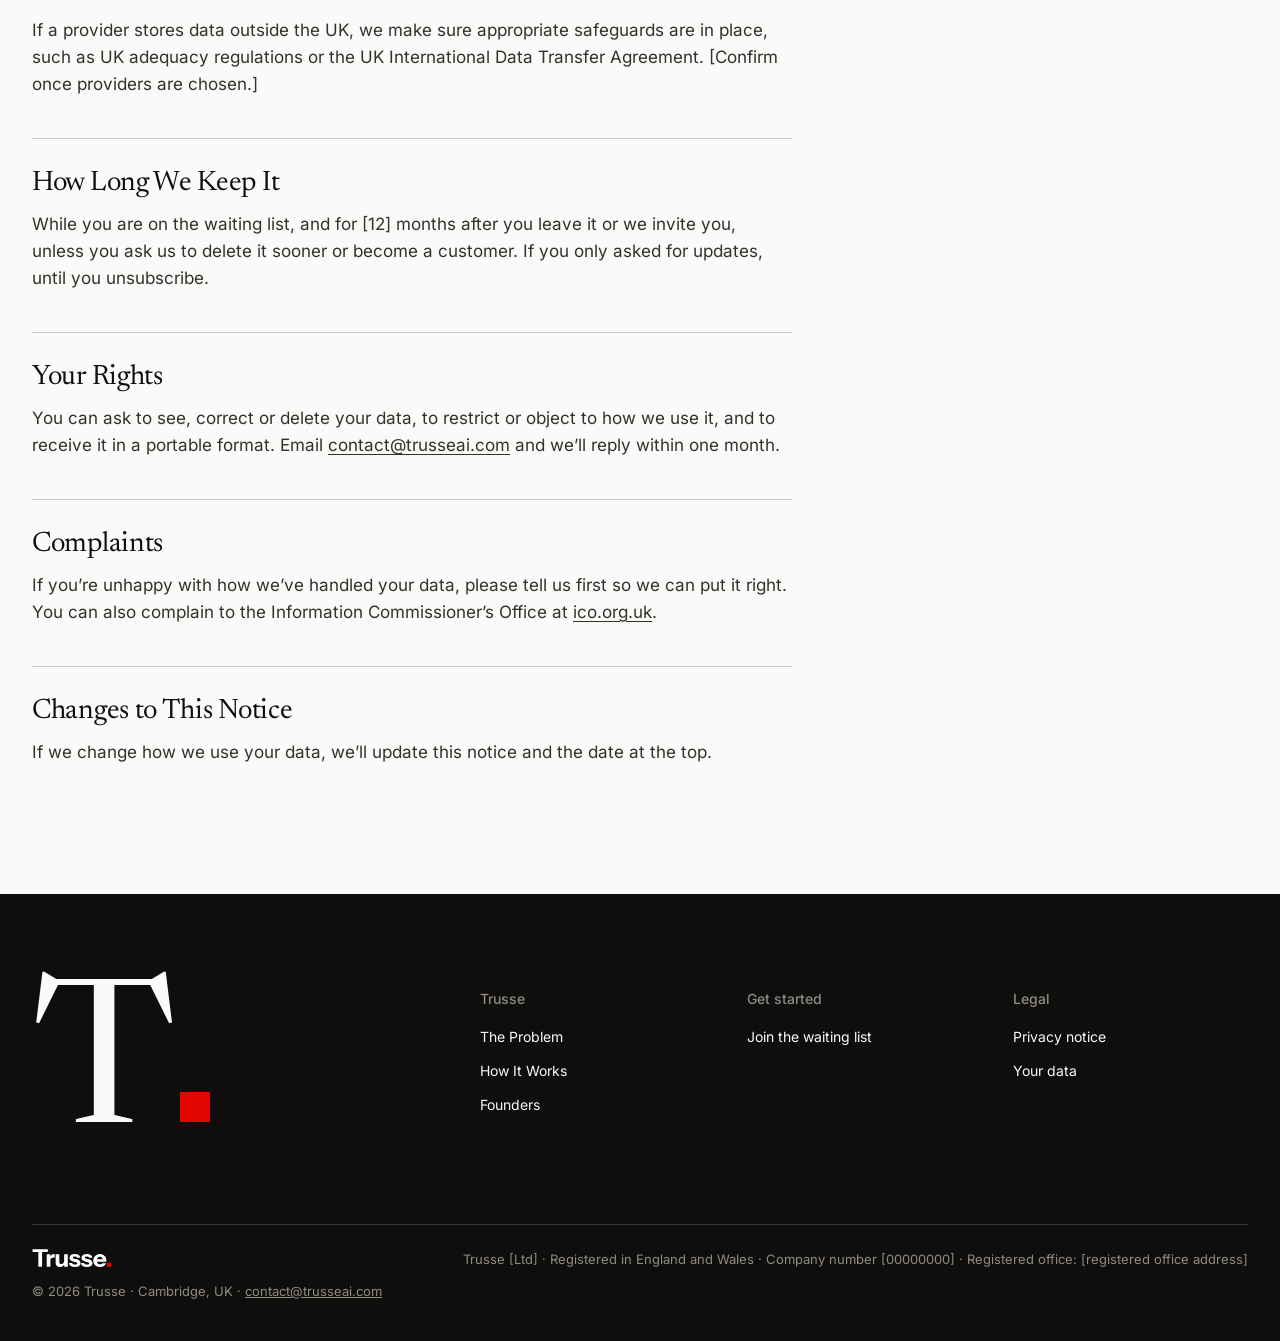
==== commit 571d0a02: "Add founder and company contact emails Co-Authored-By: Claude Opus 5.5 <noreply@anthropic.com>" ====
--- a/privacy/index.html
+++ b/privacy/index.html
@@ -42,7 +42,7 @@
       <p class="t-sub" style="margin-top:24px;max-width:720px">This notice explains how Trusse uses the details you give us when you join the waiting list or contact us. Any contracts you share with us later will be covered by separate terms.</p>
     </div>
     <div class="prose">
-      <section><h2>Who We Are</h2><p>Trusse [Ltd] is the controller of your personal data. We are a company registered in England and Wales, company number [00000000], with our registered office at [registered office address]. Contact us at [hello@yourdomain.co.uk].</p></section>
+      <section><h2>Who We Are</h2><p>Trusse [Ltd] is the controller of your personal data. We are a company registered in England and Wales, company number [00000000], with our registered office at [registered office address]. Contact us at <a href="mailto:contact@trusseai.com">contact@trusseai.com</a>.</p></section>
       <section><h2>What We Collect</h2><p>Your name, company, work email and role; your answers about the problems you face when managing contracts and what you would like Trusse to solve; and which boxes you tick, such as asking to meet at London Build Expo or to get updates.</p></section>
       <section><h2>Why We Use It, and Our Lawful Basis</h2>
         <dl class="basis">
@@ -55,7 +55,7 @@
       <section><h2>Who We Share It With</h2><p>Service providers who host our website, forms and email, under contracts that require them to protect it: [list providers]. We don’t sell your data or share it for anyone else’s marketing.</p></section>
       <section><h2>Transfers Outside the UK</h2><p>If a provider stores data outside the UK, we make sure appropriate safeguards are in place, such as UK adequacy regulations or the UK International Data Transfer Agreement. [Confirm once providers are chosen.]</p></section>
       <section><h2>How Long We Keep It</h2><p>While you are on the waiting list, and for [12] months after you leave it or we invite you, unless you ask us to delete it sooner or become a customer. If you only asked for updates, until you unsubscribe.</p></section>
-      <section><h2>Your Rights</h2><p>You can ask to see, correct or delete your data, to restrict or object to how we use it, and to receive it in a portable format. Email [hello@yourdomain.co.uk] and we’ll reply within one month.</p></section>
+      <section><h2>Your Rights</h2><p>You can ask to see, correct or delete your data, to restrict or object to how we use it, and to receive it in a portable format. Email <a href="mailto:contact@trusseai.com">contact@trusseai.com</a> and we’ll reply within one month.</p></section>
       <section><h2>Complaints</h2><p>If you’re unhappy with how we’ve handled your data, please tell us first so we can put it right. You can also complain to the Information Commissioner’s Office at <a href="https://ico.org.uk">ico.org.uk</a>.</p></section>
       <section><h2>Changes to This Notice</h2><p>If we change how we use your data, we’ll update this notice and the date at the top.</p></section>
     </div>
@@ -75,7 +75,7 @@
     <div class="footer__legal">
       <img src="../assets/img/logo-white.svg" alt="Trusse" width="79" height="18">
       <span>Trusse [Ltd] · Registered in England and Wales · Company number [00000000] · Registered office: [registered office address]</span>
-      <span>© 2026 Trusse · Cambridge, UK</span>
+      <span>© 2026 Trusse · Cambridge, UK · <a href="mailto:contact@trusseai.com" style="color:inherit">contact@trusseai.com</a></span>
     </div>
   </div>
 </footer>
